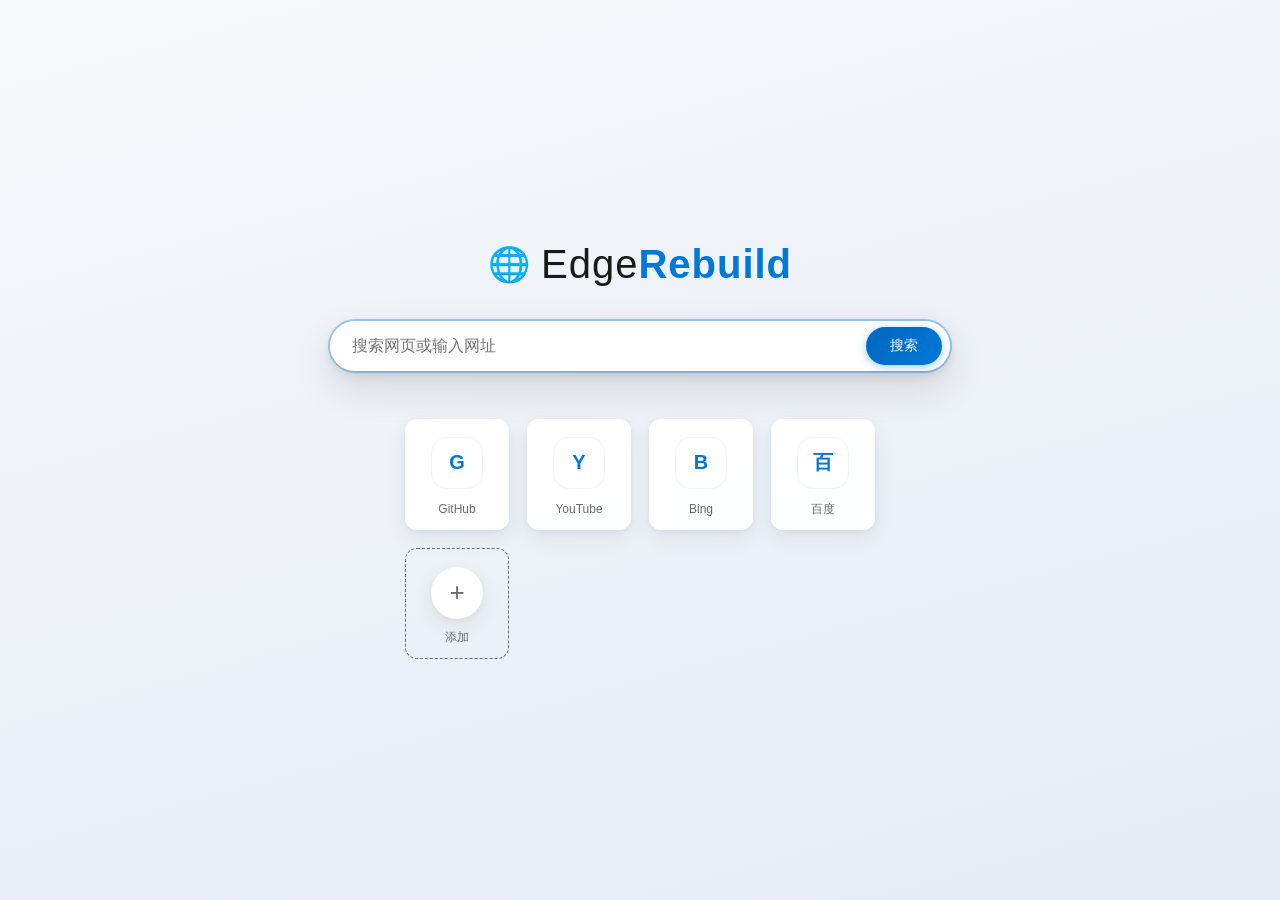
==== Assets/Ntp/index.html @ 129faa81 "Milestone 0.484_Mirror3_NewTab" ====
<!DOCTYPE html>
<html lang="zh-CN">
<head>
<meta charset="utf-8">
<meta name="viewport" content="width=device-width, initial-scale=1">
<title>新标签页</title>
<style>
  /* Fluent Design 1（Win10）风格：渐变背景 + 毛玻璃感搜索框 + 悬浮卡片磁贴 */
  :root {
    --bg1: #f7f9fc; --bg2: #eef2f8; --bg3: #e6ecf6;
    --card: rgba(255, 255, 255, 0.92); --card-solid: #ffffff;
    --text: #1a1a1a; --sub: #6b6b6b;
    --accent: #0067c0; --accent2: #0078d7;
    --hover: rgba(0, 0, 0, 0.04);
    --shadow: 0 2px 6px rgba(0, 0, 0, 0.05), 0 8px 24px rgba(0, 0, 0, 0.06);
    --shadow-hover: 0 4px 12px rgba(0, 0, 0, 0.10), 0 16px 40px rgba(0, 0, 0, 0.12);
    --focus-ring: rgba(0, 120, 215, 0.35);
  }
  @media (prefers-color-scheme: dark) {
    :root {
      --bg1: #242733; --bg2: #1e2129; --bg3: #191c23;
      --card: rgba(43, 46, 56, 0.92); --card-solid: #2b2e38;
      --text: #e8e8e8; --sub: #9a9a9a;
      --accent: #4cc2ff; --accent2: #4cc2ff;
      --hover: rgba(255, 255, 255, 0.06);
      --shadow: 0 2px 6px rgba(0, 0, 0, 0.35), 0 8px 24px rgba(0, 0, 0, 0.4);
      --shadow-hover: 0 4px 12px rgba(0, 0, 0, 0.5), 0 16px 40px rgba(0, 0, 0, 0.55);
      --focus-ring: rgba(76, 194, 255, 0.4);
    }
  }
  html.dark {
    --bg1: #242733; --bg2: #1e2129; --bg3: #191c23;
    --card: rgba(43, 46, 56, 0.92); --card-solid: #2b2e38;
    --text: #e8e8e8; --sub: #9a9a9a;
    --accent: #4cc2ff; --accent2: #4cc2ff;
    --hover: rgba(255, 255, 255, 0.06);
    --shadow: 0 2px 6px rgba(0, 0, 0, 0.35), 0 8px 24px rgba(0, 0, 0, 0.4);
    --shadow-hover: 0 4px 12px rgba(0, 0, 0, 0.5), 0 16px 40px rgba(0, 0, 0, 0.55);
    --focus-ring: rgba(76, 194, 255, 0.4);
  }
  html.light {
    --bg1: #f7f9fc; --bg2: #eef2f8; --bg3: #e6ecf6;
    --card: rgba(255, 255, 255, 0.92); --card-solid: #ffffff;
    --text: #1a1a1a; --sub: #6b6b6b;
    --accent: #0067c0; --accent2: #0078d7;
    --hover: rgba(0, 0, 0, 0.04);
    --shadow: 0 2px 6px rgba(0, 0, 0, 0.05), 0 8px 24px rgba(0, 0, 0, 0.06);
    --shadow-hover: 0 4px 12px rgba(0, 0, 0, 0.10), 0 16px 40px rgba(0, 0, 0, 0.12);
    --focus-ring: rgba(0, 120, 215, 0.35);
  }
  * { margin: 0; padding: 0; box-sizing: border-box; }
  html, body { height: 100%; }
  body {
    font-family: "Segoe UI", "Microsoft YaHei", sans-serif;
    color: var(--text);
    background: linear-gradient(165deg, var(--bg1) 0%, var(--bg2) 45%, var(--bg3) 100%);
    display: flex; flex-direction: column; align-items: center; justify-content: center;
    min-height: 100%;
  }
  .logo {
    font-size: 40px; font-weight: 200; letter-spacing: 1px; margin-bottom: 34px;
    user-select: none; display: flex; align-items: center;
    animation: fadeUp .45s ease both;
  }
  .logo b { font-weight: 600; color: var(--accent2); }
  .logo .globe { font-size: 34px; margin-right: 10px; }

  #searchBox {
    width: 620px; width: min(620px, 88vw); display: flex; align-items: center;
    background: var(--card); border-radius: 26px; box-shadow: var(--shadow);
    padding: 6px 8px 6px 22px;
    transition: box-shadow .2s ease;
    animation: fadeUp .45s ease .06s both;
  }
  #searchBox:focus-within {
    box-shadow: 0 0 0 2px var(--focus-ring), var(--shadow-hover);
  }
  #searchBox input {
    flex: 1; border: none; outline: none; background: transparent; color: var(--text);
    font-size: 16px; padding: 10px 14px 10px 0; min-width: 0;
  }
  #searchBox button {
    border: none; background: linear-gradient(135deg, var(--accent), var(--accent2));
    color: #fff; border-radius: 19px; padding: 0 24px; height: 38px;
    font-size: 14px; cursor: pointer; flex-shrink: 0;
    box-shadow: 0 2px 8px var(--focus-ring);
    transition: filter .15s ease;
  }
  #searchBox button:hover { filter: brightness(1.08); }

  #grid {
    margin-top: 48px; display: grid; grid-template-columns: repeat(4, 104px); grid-gap: 18px;
    animation: fadeUp .45s ease .12s both;
  }
  .tile {
    text-align: center; cursor: pointer; border-radius: 12px; padding: 18px 6px 12px;
    text-decoration: none; color: var(--text); position: relative; display: block;
    background: var(--card); box-shadow: var(--shadow);
    transition: transform .15s ease, box-shadow .15s ease, background .15s ease;
  }
  .tile:hover {
    transform: translateY(-3px);
    box-shadow: var(--shadow-hover);
    background: var(--card-solid);
  }
  .tile .fav {
    width: 52px; height: 52px; border-radius: 16px; background: var(--card-solid);
    box-shadow: inset 0 0 0 1px var(--hover);
    display: flex; align-items: center; justify-content: center; margin: 0 auto 10px;
    font-size: 20px; color: var(--accent2); overflow: hidden; font-weight: 600;
  }
  .tile .fav img { width: 100%; height: 100%; object-fit: cover; }
  .tile .name {
    font-size: 12px; color: var(--sub); white-space: nowrap; overflow: hidden; text-overflow: ellipsis;
  }
  .tile .del {
    position: absolute; top: 6px; right: 10px; display: none; color: var(--sub);
    font-size: 14px; line-height: 1; z-index: 2; background: var(--card-solid);
    border-radius: 50%; width: 18px; height: 18px; text-align: center;
  }
  .tile:hover .del { display: block; }
  .tile.add {
    display: flex; flex-direction: column; align-items: center; justify-content: center;
    border: 1px dashed var(--sub); background: transparent; box-shadow: none;
  }
  .tile.add:hover { background: var(--hover); transform: none; box-shadow: none; }
  .tile.add .plus {
    width: 52px; height: 52px; border-radius: 50%; background: var(--card-solid);
    display: flex; align-items: center; justify-content: center; margin: 0 auto 10px;
    font-size: 26px; color: var(--sub); box-shadow: var(--shadow);
  }

  #addForm {
    position: fixed; top: 0; left: 0; right: 0; bottom: 0; display: none;
    align-items: center; justify-content: center; background: rgba(0, 0, 0, 0.25); z-index: 10;
  }
  #addForm .box {
    background: var(--card-solid); border-radius: 12px; box-shadow: var(--shadow-hover);
    padding: 20px; width: 380px; width: min(380px, 90vw); display: flex; flex-direction: column;
  }
  #addForm input {
    border: 1px solid var(--hover); border-radius: 8px; padding: 9px 12px;
    background: var(--bg2); color: var(--text); font-size: 14px; outline: none;
    margin-bottom: 10px;
  }
  #addForm .row { display: flex; justify-content: flex-end; }
  #addForm .row .ok { margin-left: 8px; }
  #addForm button {
    border: none; border-radius: 8px; padding: 8px 18px; font-size: 13px; cursor: pointer;
  }
  #addForm .ok { background: var(--accent2); color: #fff; }
  #addForm .cancel { background: var(--hover); color: var(--text); }

  @keyframes fadeUp {
    from { opacity: 0; transform: translateY(14px); }
    to { opacity: 1; transform: none; }
  }
</style>
</head>
<body>
  <div class="logo"><span class="globe">&#x1F310;</span> Edge <b>Rebuild</b></div>

  <div id="searchBox">
    <input id="q" placeholder="搜索网页或输入网址" autofocus spellcheck="false">
    <button id="go">搜索</button>
  </div>

  <div id="grid"></div>

  <div id="addForm">
    <div class="box">
      <input id="addUrl" placeholder="网址（如 https://example.com）" spellcheck="false">
      <input id="addName" placeholder="名称（留空自动取域名）" spellcheck="false">
      <div class="row">
        <button class="cancel" id="addCancel">取消</button>
        <button class="ok" id="addOk">添加</button>
      </div>
    </div>
  </div>

<script>
(function () {
  "use strict";
  // 主题：宿主经查询参数显式传入（EdgeHTML 无 prefers-color-scheme），
  // 无参数时回退媒体查询
  try {
    var theme = new URLSearchParams(location.search).get("theme");
    if (theme === "dark") document.documentElement.classList.add("dark");
    else if (theme === "light") document.documentElement.classList.add("light");
  } catch (e) { }
  var TILE_KEY = "ntp_tiles_v1";
  var DEFAULT_TILES = [
    { name: "GitHub", url: "https://github.com" },
    { name: "YouTube", url: "https://www.youtube.com" },
    { name: "Bing", url: "https://www.bing.com" },
    { name: "百度", url: "https://www.baidu.com" }
  ];

  function loadTiles() {
    try {
      var raw = localStorage.getItem(TILE_KEY);
      if (raw) { var arr = JSON.parse(raw); if (Array.isArray(arr)) return arr; }
    } catch (e) { }
    return DEFAULT_TILES.slice();
  }

  function saveTiles(tiles) {
    try { localStorage.setItem(TILE_KEY, JSON.stringify(tiles)); } catch (e) { }
  }

  function hostOf(url) {
    try { return new URL(url).hostname; } catch (e) { return url; }
  }

  function renderGrid() {
    var grid = document.getElementById("grid");
    grid.innerHTML = "";
    var tiles = loadTiles();
    tiles.forEach(function (t, i) {
      var a = document.createElement("a");
      a.className = "tile";
      a.href = t.url;
      var icon = document.createElement("span");
      icon.className = "fav";
      var img = document.createElement("img");
      img.src = "https://www.google.com/s2/favicons?domain=" + encodeURIComponent(hostOf(t.url)) + "&sz=48";
      img.loading = "lazy";
      img.decoding = "async";
      img.referrerPolicy = "no-referrer";
      img.onerror = function () { icon.textContent = (t.name || "?").charAt(0).toUpperCase(); };
      icon.appendChild(img);
      var name = document.createElement("span");
      name.className = "name";
      name.textContent = t.name || hostOf(t.url);
      name.title = t.url;
      var del = document.createElement("span");
      del.className = "del";
      del.textContent = "\u00D7";
      del.addEventListener("click", function (e) {
        e.preventDefault(); e.stopPropagation();
        tiles.splice(i, 1);
        saveTiles(tiles);
        renderGrid();
      });
      a.appendChild(del);
      a.appendChild(icon);
      a.appendChild(name);
      grid.appendChild(a);
    });

    var addTile = document.createElement("div");
    addTile.className = "tile add";
    var plus = document.createElement("span");
    plus.className = "plus";
    plus.textContent = "+";
    var addName = document.createElement("span");
    addName.className = "name";
    addName.textContent = "添加";
    addTile.appendChild(plus);
    addTile.appendChild(addName);
    addTile.addEventListener("click", function () {
      document.getElementById("addUrl").value = "";
      document.getElementById("addName").value = "";
      document.getElementById("addForm").style.display = "flex";
      document.getElementById("addUrl").focus();
    });
    grid.appendChild(addTile);
  }

  function submitSearch() {
    var q = document.getElementById("q").value.trim();
    if (!q) return;
    if (/^(https?:\/\/|about:|edge:|ms-appx)/i.test(q)) { location.href = q; return; }
    if (window.chrome && window.chrome.webview && window.chrome.webview.postMessage) {
      window.chrome.webview.postMessage("ntp:search:" + q);
    } else {
      // EdgeHTML 无 postMessage：写 marker 由宿主轮询转发（与 WebView2 同走设置里的搜索引擎）
      window.__edgNtpSearch = q;
      setTimeout(function () {
        if (window.__edgNtpSearch === q) location.href = "https://www.bing.com/search?q=" + encodeURIComponent(q);
      }, 3000);
    }
  }

  document.getElementById("go").addEventListener("click", submitSearch);
  document.getElementById("q").addEventListener("keydown", function (e) {
    if (e.key === "Enter") submitSearch();
  });

  document.getElementById("addOk").addEventListener("click", function () {
    var url = document.getElementById("addUrl").value.trim();
    if (!url) return;
    if (!/^https?:\/\//i.test(url)) url = "https://" + url;
    var name = document.getElementById("addName").value.trim() || hostOf(url);
    var tiles = loadTiles();
    if (!tiles.some(function (t) { return t.url === url; })) {
      tiles.push({ name: name, url: url });
      saveTiles(tiles);
    }
    document.getElementById("addForm").style.display = "none";
    renderGrid();
  });
  document.getElementById("addCancel").addEventListener("click", function () {
    document.getElementById("addForm").style.display = "none";
  });
  document.getElementById("addForm").addEventListener("click", function (e) {
    if (e.target === this) this.style.display = "none";
  });

  renderGrid();
  var q = document.getElementById("q");
  if (document.hasFocus()) q.focus();
})();
</script>
</body>
</html>
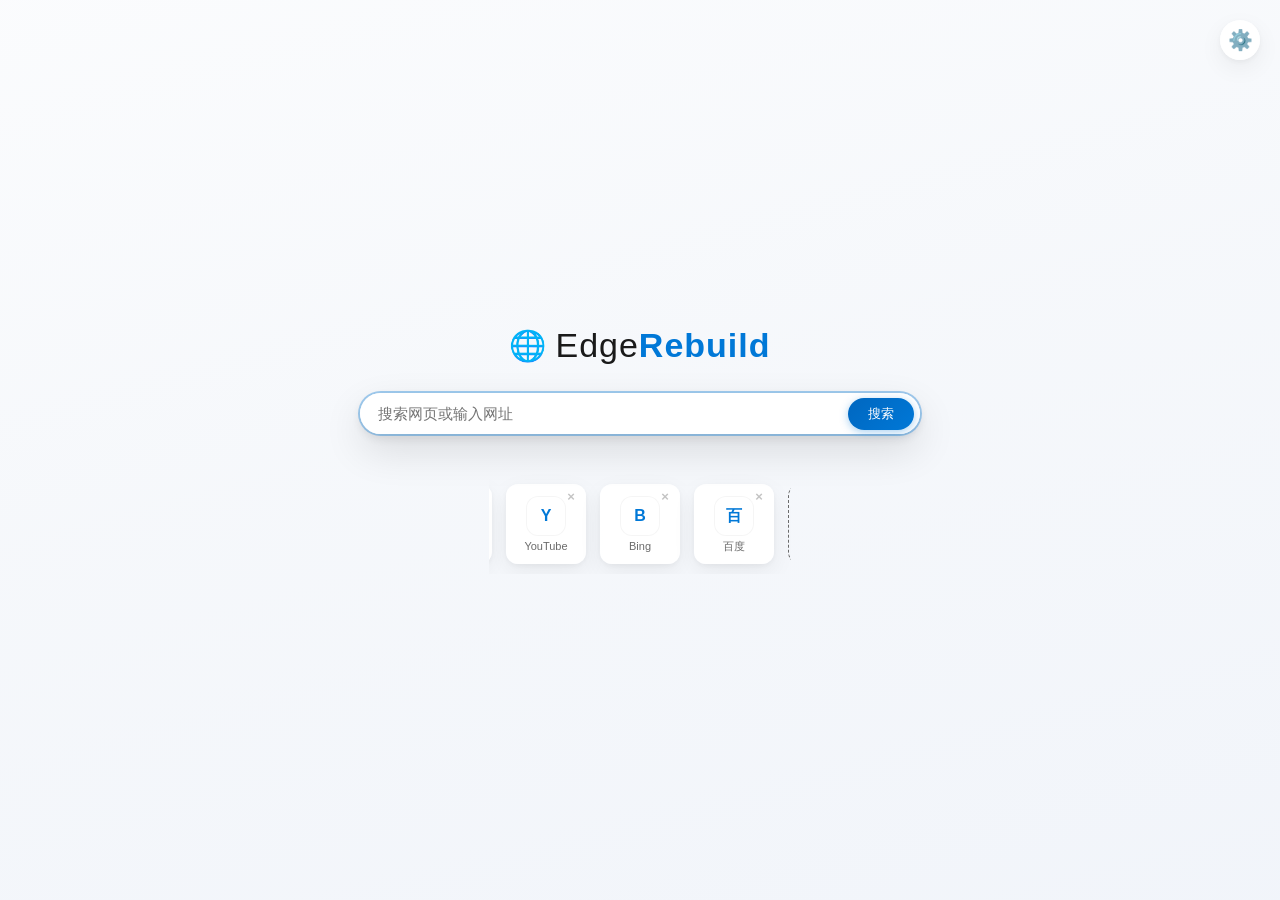
==== commit 49703de2: "Milestone 0.491_Mirror4_Index" ====
--- a/Assets/Ntp/index.html
+++ b/Assets/Ntp/index.html
@@ -1,176 +1,526 @@
 <!DOCTYPE html>
 <html lang="zh-CN">
 <head>
-<meta charset="utf-8">
-<meta name="viewport" content="width=device-width, initial-scale=1">
-<title>新标签页</title>
-<style>
-  /* Fluent Design 1（Win10）风格：渐变背景 + 毛玻璃感搜索框 + 悬浮卡片磁贴 */
-  :root {
-    --bg1: #f7f9fc; --bg2: #eef2f8; --bg3: #e6ecf6;
-    --card: rgba(255, 255, 255, 0.92); --card-solid: #ffffff;
-    --text: #1a1a1a; --sub: #6b6b6b;
-    --accent: #0067c0; --accent2: #0078d7;
-    --hover: rgba(0, 0, 0, 0.04);
-    --shadow: 0 2px 6px rgba(0, 0, 0, 0.05), 0 8px 24px rgba(0, 0, 0, 0.06);
-    --shadow-hover: 0 4px 12px rgba(0, 0, 0, 0.10), 0 16px 40px rgba(0, 0, 0, 0.12);
-    --focus-ring: rgba(0, 120, 215, 0.35);
-  }
-  @media (prefers-color-scheme: dark) {
+  <meta charset="utf-8">
+  <meta name="viewport" content="width=device-width, initial-scale=1">
+  <title>新标签页</title>
+  <style>
+    /* ===== CSS Variables (与之前一致) ===== */
     :root {
-      --bg1: #242733; --bg2: #1e2129; --bg3: #191c23;
-      --card: rgba(43, 46, 56, 0.92); --card-solid: #2b2e38;
-      --text: #e8e8e8; --sub: #9a9a9a;
-      --accent: #4cc2ff; --accent2: #4cc2ff;
-      --hover: rgba(255, 255, 255, 0.06);
-      --shadow: 0 2px 6px rgba(0, 0, 0, 0.35), 0 8px 24px rgba(0, 0, 0, 0.4);
-      --shadow-hover: 0 4px 12px rgba(0, 0, 0, 0.5), 0 16px 40px rgba(0, 0, 0, 0.55);
-      --focus-ring: rgba(76, 194, 255, 0.4);
-    }
-  }
-  html.dark {
-    --bg1: #242733; --bg2: #1e2129; --bg3: #191c23;
-    --card: rgba(43, 46, 56, 0.92); --card-solid: #2b2e38;
-    --text: #e8e8e8; --sub: #9a9a9a;
-    --accent: #4cc2ff; --accent2: #4cc2ff;
-    --hover: rgba(255, 255, 255, 0.06);
-    --shadow: 0 2px 6px rgba(0, 0, 0, 0.35), 0 8px 24px rgba(0, 0, 0, 0.4);
-    --shadow-hover: 0 4px 12px rgba(0, 0, 0, 0.5), 0 16px 40px rgba(0, 0, 0, 0.55);
-    --focus-ring: rgba(76, 194, 255, 0.4);
-  }
-  html.light {
-    --bg1: #f7f9fc; --bg2: #eef2f8; --bg3: #e6ecf6;
-    --card: rgba(255, 255, 255, 0.92); --card-solid: #ffffff;
-    --text: #1a1a1a; --sub: #6b6b6b;
-    --accent: #0067c0; --accent2: #0078d7;
-    --hover: rgba(0, 0, 0, 0.04);
-    --shadow: 0 2px 6px rgba(0, 0, 0, 0.05), 0 8px 24px rgba(0, 0, 0, 0.06);
-    --shadow-hover: 0 4px 12px rgba(0, 0, 0, 0.10), 0 16px 40px rgba(0, 0, 0, 0.12);
-    --focus-ring: rgba(0, 120, 215, 0.35);
-  }
-  * { margin: 0; padding: 0; box-sizing: border-box; }
-  html, body { height: 100%; }
-  body {
-    font-family: "Segoe UI", "Microsoft YaHei", sans-serif;
-    color: var(--text);
-    background: linear-gradient(165deg, var(--bg1) 0%, var(--bg2) 45%, var(--bg3) 100%);
-    display: flex; flex-direction: column; align-items: center; justify-content: center;
-    min-height: 100%;
-  }
-  .logo {
-    font-size: 40px; font-weight: 200; letter-spacing: 1px; margin-bottom: 34px;
-    user-select: none; display: flex; align-items: center;
-    animation: fadeUp .45s ease both;
-  }
-  .logo b { font-weight: 600; color: var(--accent2); }
-  .logo .globe { font-size: 34px; margin-right: 10px; }
-
-  #searchBox {
-    width: 620px; width: min(620px, 88vw); display: flex; align-items: center;
-    background: var(--card); border-radius: 26px; box-shadow: var(--shadow);
-    padding: 6px 8px 6px 22px;
-    transition: box-shadow .2s ease;
-    animation: fadeUp .45s ease .06s both;
-  }
-  #searchBox:focus-within {
-    box-shadow: 0 0 0 2px var(--focus-ring), var(--shadow-hover);
-  }
-  #searchBox input {
-    flex: 1; border: none; outline: none; background: transparent; color: var(--text);
-    font-size: 16px; padding: 10px 14px 10px 0; min-width: 0;
-  }
-  #searchBox button {
-    border: none; background: linear-gradient(135deg, var(--accent), var(--accent2));
-    color: #fff; border-radius: 19px; padding: 0 24px; height: 38px;
-    font-size: 14px; cursor: pointer; flex-shrink: 0;
-    box-shadow: 0 2px 8px var(--focus-ring);
-    transition: filter .15s ease;
-  }
-  #searchBox button:hover { filter: brightness(1.08); }
-
-  #grid {
-    margin-top: 48px; display: grid; grid-template-columns: repeat(4, 104px); grid-gap: 18px;
-    animation: fadeUp .45s ease .12s both;
-  }
-  .tile {
-    text-align: center; cursor: pointer; border-radius: 12px; padding: 18px 6px 12px;
-    text-decoration: none; color: var(--text); position: relative; display: block;
-    background: var(--card); box-shadow: var(--shadow);
-    transition: transform .15s ease, box-shadow .15s ease, background .15s ease;
-  }
-  .tile:hover {
-    transform: translateY(-3px);
-    box-shadow: var(--shadow-hover);
-    background: var(--card-solid);
-  }
-  .tile .fav {
-    width: 52px; height: 52px; border-radius: 16px; background: var(--card-solid);
-    box-shadow: inset 0 0 0 1px var(--hover);
-    display: flex; align-items: center; justify-content: center; margin: 0 auto 10px;
-    font-size: 20px; color: var(--accent2); overflow: hidden; font-weight: 600;
-  }
-  .tile .fav img { width: 100%; height: 100%; object-fit: cover; }
-  .tile .name {
-    font-size: 12px; color: var(--sub); white-space: nowrap; overflow: hidden; text-overflow: ellipsis;
-  }
-  .tile .del {
-    position: absolute; top: 6px; right: 10px; display: none; color: var(--sub);
-    font-size: 14px; line-height: 1; z-index: 2; background: var(--card-solid);
-    border-radius: 50%; width: 18px; height: 18px; text-align: center;
-  }
-  .tile:hover .del { display: block; }
-  .tile.add {
-    display: flex; flex-direction: column; align-items: center; justify-content: center;
-    border: 1px dashed var(--sub); background: transparent; box-shadow: none;
-  }
-  .tile.add:hover { background: var(--hover); transform: none; box-shadow: none; }
-  .tile.add .plus {
-    width: 52px; height: 52px; border-radius: 50%; background: var(--card-solid);
-    display: flex; align-items: center; justify-content: center; margin: 0 auto 10px;
-    font-size: 26px; color: var(--sub); box-shadow: var(--shadow);
-  }
-
-  #addForm {
-    position: fixed; top: 0; left: 0; right: 0; bottom: 0; display: none;
-    align-items: center; justify-content: center; background: rgba(0, 0, 0, 0.25); z-index: 10;
-  }
-  #addForm .box {
-    background: var(--card-solid); border-radius: 12px; box-shadow: var(--shadow-hover);
-    padding: 20px; width: 380px; width: min(380px, 90vw); display: flex; flex-direction: column;
-  }
-  #addForm input {
-    border: 1px solid var(--hover); border-radius: 8px; padding: 9px 12px;
-    background: var(--bg2); color: var(--text); font-size: 14px; outline: none;
-    margin-bottom: 10px;
-  }
-  #addForm .row { display: flex; justify-content: flex-end; }
-  #addForm .row .ok { margin-left: 8px; }
-  #addForm button {
-    border: none; border-radius: 8px; padding: 8px 18px; font-size: 13px; cursor: pointer;
-  }
-  #addForm .ok { background: var(--accent2); color: #fff; }
-  #addForm .cancel { background: var(--hover); color: var(--text); }
-
-  @keyframes fadeUp {
-    from { opacity: 0; transform: translateY(14px); }
-    to { opacity: 1; transform: none; }
-  }
-</style>
+      --bg1: #f7f9fc;
+      --bg2: #eef2f8;
+      --bg3: #e6ecf6;
+      --card: rgba(255,255,255,0.92);
+      --card-solid: #ffffff;
+      --text: #1a1a1a;
+      --sub: #6b6b6b;
+      --accent: #0067c0;
+      --accent2: #0078d7;
+      --hover: rgba(0,0,0,0.04);
+      --shadow: 0 2px 6px rgba(0,0,0,0.05), 0 8px 24px rgba(0,0,0,0.06);
+      --shadow-hover: 0 4px 12px rgba(0,0,0,0.10), 0 16px 40px rgba(0,0,0,0.12);
+      --focus-ring: rgba(0,120,215,0.35);
+    }
+    @media (prefers-color-scheme: dark) {
+      :root {
+        --bg1: #242733;
+        --bg2: #1e2129;
+        --bg3: #191c23;
+        --card: rgba(43,46,56,0.92);
+        --card-solid: #2b2e38;
+        --text: #e8e8e8;
+        --sub: #9a9a9a;
+        --accent: #4cc2ff;
+        --accent2: #4cc2ff;
+        --hover: rgba(255,255,255,0.06);
+        --shadow: 0 2px 6px rgba(0,0,0,0.35), 0 8px 24px rgba(0,0,0,0.4);
+        --shadow-hover: 0 4px 12px rgba(0,0,0,0.5), 0 16px 40px rgba(0,0,0,0.55);
+        --focus-ring: rgba(76,194,255,0.4);
+      }
+    }
+    html.dark {
+      --bg1: #242733;
+      --bg2: #1e2129;
+      --bg3: #191c23;
+      --card: rgba(43,46,56,0.92);
+      --card-solid: #2b2e38;
+      --text: #e8e8e8;
+      --sub: #9a9a9a;
+      --accent: #4cc2ff;
+      --accent2: #4cc2ff;
+      --hover: rgba(255,255,255,0.06);
+      --shadow: 0 2px 6px rgba(0,0,0,0.35), 0 8px 24px rgba(0,0,0,0.4);
+      --shadow-hover: 0 4px 12px rgba(0,0,0,0.5), 0 16px 40px rgba(0,0,0,0.55);
+      --focus-ring: rgba(76,194,255,0.4);
+    }
+    html.light {
+      --bg1: #f7f9fc;
+      --bg2: #eef2f8;
+      --bg3: #e6ecf6;
+      --card: rgba(255,255,255,0.92);
+      --card-solid: #ffffff;
+      --text: #1a1a1a;
+      --sub: #6b6b6b;
+      --accent: #0067c0;
+      --accent2: #0078d7;
+      --hover: rgba(0,0,0,0.04);
+      --shadow: 0 2px 6px rgba(0,0,0,0.05), 0 8px 24px rgba(0,0,0,0.06);
+      --shadow-hover: 0 4px 12px rgba(0,0,0,0.10), 0 16px 40px rgba(0,0,0,0.12);
+      --focus-ring: rgba(0,120,215,0.35);
+    }
+    * { margin:0; padding:0; box-sizing:border-box; }
+    html, body { height:100%; }
+    body {
+      font-family: "Segoe UI", "Microsoft YaHei", sans-serif;
+      color: var(--text);
+      display: flex;
+      flex-direction: column;
+      align-items: center;
+      justify-content: center;
+      min-height: 100%;
+      position: relative;
+      transition: background 0.35s ease;
+    }
+
+    /* ===== 搜索遮罩 ===== */
+    #searchOverlay {
+      position: fixed;
+      top: 0;
+      left: 0;
+      right: 0;
+      bottom: 0;
+      background: rgba(0, 0, 0, 0.55);
+      z-index: 5;
+      pointer-events: none;
+      opacity: 0;
+      transition: opacity 0.25s ease;
+      will-change: opacity;
+    }
+    #searchOverlay.active { opacity: 1; }
+
+    .logo {
+      font-size: 34px;
+      font-weight: 200;
+      letter-spacing: 1px;
+      margin-bottom: 28px;
+      user-select: none;
+      display: flex;
+      align-items: center;
+      animation: fadeUp .45s ease both;
+      position: relative;
+      z-index: 6;
+    }
+    .logo b { font-weight: 600; color: var(--accent2); }
+    .logo .globe { font-size: 30px; margin-right: 8px; }
+
+    #settingsBtn {
+      position: fixed;
+      top: 20px;
+      right: 20px;
+      width: 40px;
+      height: 40px;
+      border-radius: 50%;
+      background: var(--card);
+      box-shadow: var(--shadow);
+      display: flex;
+      align-items: center;
+      justify-content: center;
+      cursor: pointer;
+      z-index: 20;
+      transition: background 0.15s, transform 0.15s, box-shadow 0.15s;
+      font-size: 20px;
+      line-height: 1;
+      user-select: none;
+      border: none;
+      color: var(--text);
+    }
+    #settingsBtn:hover,
+    #settingsBtn:focus-visible {
+      background: var(--card-solid);
+      transform: scale(1.05);
+      box-shadow: var(--shadow-hover);
+      outline: 2px solid var(--focus-ring);
+      outline-offset: 2px;
+    }
+
+    #settingsPanel {
+      position: fixed;
+      top: 70px;
+      right: 20px;
+      background: var(--card-solid);
+      border-radius: 12px;
+      box-shadow: var(--shadow-hover);
+      padding: 10px 0;
+      min-width: 200px;
+      z-index: 21;
+      visibility: hidden;
+      opacity: 0;
+      transform: scale(0.94) translateY(-8px);
+      transform-origin: top right;
+      transition: opacity 0.18s ease, transform 0.18s ease, visibility 0s 0.18s;
+      display: block;
+      pointer-events: none;
+    }
+    #settingsPanel.open {
+      visibility: visible;
+      opacity: 1;
+      transform: scale(1) translateY(0);
+      transition: opacity 0.18s ease, transform 0.18s ease, visibility 0s 0s;
+      pointer-events: auto;
+    }
+    #settingsPanel .option {
+      padding: 10px 16px;
+      cursor: pointer;
+      display: flex;
+      align-items: center;
+      gap: 10px;
+      color: var(--text);
+      font-size: 14px;
+      transition: background 0.12s;
+    }
+    #settingsPanel .option:hover { background: var(--hover); }
+    #settingsPanel .option .indicator {
+      width: 16px;
+      height: 16px;
+      border-radius: 50%;
+      border: 2px solid var(--sub);
+      flex-shrink: 0;
+      transition: background 0.15s, border-color 0.15s;
+    }
+    #settingsPanel .option.active .indicator {
+      border-color: var(--accent2);
+      background: var(--accent2);
+      box-shadow: inset 0 0 0 2px var(--card-solid);
+    }
+
+    #searchBox {
+      width: 560px;
+      width: min(560px, 88vw);
+      display: flex;
+      align-items: center;
+      background: var(--card);
+      border-radius: 22px;
+      box-shadow: var(--shadow);
+      padding: 4px 6px 4px 18px;
+      transition: box-shadow .2s ease;
+      animation: fadeUp .45s ease .06s both;
+      position: relative;
+      z-index: 10;
+    }
+    #searchBox:focus-within {
+      box-shadow: 0 0 0 2px var(--focus-ring), var(--shadow-hover);
+    }
+    #searchBox input {
+      flex: 1;
+      border: none;
+      outline: none;
+      background: transparent;
+      color: var(--text);
+      font-size: 15px;
+      padding: 8px 12px 8px 0;
+      min-width: 0;
+    }
+    #searchBox button {
+      border: none;
+      background: linear-gradient(135deg, var(--accent), var(--accent2));
+      color: #fff;
+      border-radius: 16px;
+      padding: 0 20px;
+      height: 32px;
+      font-size: 13px;
+      cursor: pointer;
+      flex-shrink: 0;
+      box-shadow: 0 2px 8px var(--focus-ring);
+      transition: filter .15s ease;
+    }
+    #searchBox button:hover { filter: brightness(1.08); }
+
+    /* ===== 单行 Flex 容器，居中，可水平滚动 ===== */
+    #grid {
+      margin-top: 40px;
+      display: flex;
+      flex-wrap: nowrap;
+      overflow-x: auto;
+      gap: 14px;
+      justify-content: center;
+      padding: 10px 0;
+      max-width: 90vw;
+      animation: fadeUp .45s ease .12s both;
+      position: relative;
+      z-index: 6;
+      /* 隐藏滚动条（可选） */
+      scrollbar-width: thin;
+      -webkit-overflow-scrolling: touch;
+    }
+    #grid::-webkit-scrollbar {
+      height: 4px;
+    }
+    #grid::-webkit-scrollbar-thumb {
+      background: var(--sub);
+      border-radius: 4px;
+    }
+
+    .tile {
+      flex: 0 0 80px;           /* 固定宽度 80px，不伸缩 */
+      height: 80px;             /* 正方形 */
+      text-align: center;
+      cursor: pointer;
+      border-radius: 12px;
+      padding: 10px 4px 8px;
+      text-decoration: none;
+      color: var(--text);
+      position: relative;
+      display: flex;
+      flex-direction: column;
+      align-items: center;
+      justify-content: center;
+      background: var(--card);
+      box-shadow: var(--shadow);
+      transition: transform .15s ease, box-shadow .15s ease, background .15s ease;
+      cursor: grab;
+      user-select: none;
+    }
+    .tile:active {
+      cursor: grabbing;
+    }
+    .tile.dragging {
+      opacity: 0.4;
+      transform: scale(0.95);
+    }
+    .tile.drag-over {
+      transform: scale(1.02);
+      box-shadow: var(--shadow-hover);
+      border: 2px solid var(--accent2);
+    }
+
+    .tile:hover,
+    .tile:focus-visible {
+      transform: translateY(-2px);
+      box-shadow: var(--shadow-hover);
+      background: var(--card-solid);
+      outline: none;
+    }
+    .tile .fav {
+      width: 40px;
+      height: 40px;
+      border-radius: 12px;
+      background: var(--card-solid);
+      box-shadow: inset 0 0 0 1px var(--hover);
+      display: flex;
+      align-items: center;
+      justify-content: center;
+      margin: 0 auto 4px;
+      font-size: 16px;
+      color: var(--accent2);
+      overflow: hidden;
+      font-weight: 600;
+      flex-shrink: 0;
+    }
+    .tile .fav img { width:100%; height:100%; object-fit:cover; }
+    .tile .name {
+      font-size: 11px;
+      color: var(--sub);
+      white-space: nowrap;
+      overflow: hidden;
+      text-overflow: ellipsis;
+      max-width: 100%;
+      line-height: 1.2;
+      width: 100%;
+    }
+    .tile .del {
+      position: absolute;
+      top: 4px;
+      right: 6px;
+      color: var(--sub);
+      font-size: 13px;
+      line-height: 1;
+      z-index: 2;
+      background: var(--card-solid);
+      border-radius: 50%;
+      width: 18px;
+      height: 18px;
+      text-align: center;
+      line-height: 18px;
+      opacity: 0.4;
+      transition: opacity 0.15s, background 0.15s, transform 0.15s;
+      cursor: pointer;
+      border: none;
+      padding: 0;
+      font-weight: 600;
+    }
+    .tile .del:hover,
+    .tile .del:focus-visible {
+      opacity: 1;
+      background: var(--card-solid);
+      transform: scale(1.15);
+      outline: 1px solid var(--focus-ring);
+    }
+
+    /* ===== 添加磁贴（特殊样式） ===== */
+    .tile.add {
+      background: transparent;
+      box-shadow: none;
+      border: 1px dashed var(--sub);
+      cursor: pointer;
+      flex: 0 0 80px;
+      height: 80px;
+    }
+    .tile.add:hover,
+    .tile.add:focus-visible {
+      background: var(--hover);
+      transform: none;
+      box-shadow: none;
+      outline: 2px solid var(--focus-ring);
+      outline-offset: 2px;
+    }
+    .tile.add .plus {
+      width: 40px;
+      height: 40px;
+      border-radius: 50%;
+      background: var(--card-solid);
+      display: flex;
+      align-items: center;
+      justify-content: center;
+      margin: 0 auto 4px;
+      font-size: 22px;
+      color: var(--sub);
+      box-shadow: var(--shadow);
+    }
+    .tile.add {
+      cursor: pointer;
+      user-select: none;
+    }
+    .tile.add:active { cursor: pointer; }
+
+    /* ===== 表单 Modal ===== */
+    #addForm, #editForm {
+      position: fixed;
+      top: 0;
+      left: 0;
+      right: 0;
+      bottom: 0;
+      display: none;
+      align-items: center;
+      justify-content: center;
+      background: rgba(0,0,0,0.25);
+      backdrop-filter: blur(4px);
+      z-index: 10;
+      animation: fadeIn .2s ease;
+    }
+    #addForm .box, #editForm .box {
+      background: var(--card-solid);
+      border-radius: 12px;
+      box-shadow: var(--shadow-hover);
+      padding: 20px;
+      width: 380px;
+      width: min(380px, 90vw);
+      display: flex;
+      flex-direction: column;
+    }
+    #addForm input, #editForm input {
+      border: 1px solid var(--hover);
+      border-radius: 8px;
+      padding: 9px 12px;
+      background: var(--bg2);
+      color: var(--text);
+      font-size: 14px;
+      outline: none;
+      margin-bottom: 10px;
+      transition: border-color 0.15s;
+    }
+    #addForm input:focus, #editForm input:focus {
+      border-color: var(--accent2);
+      box-shadow: 0 0 0 2px var(--focus-ring);
+    }
+    #addForm .row, #editForm .row { display: flex; justify-content: flex-end; }
+    #addForm .row .ok, #editForm .row .ok { margin-left: 8px; }
+    #addForm button, #editForm button {
+      border: none;
+      border-radius: 8px;
+      padding: 8px 18px;
+      font-size: 13px;
+      cursor: pointer;
+      transition: filter 0.15s;
+    }
+    #addForm .ok, #editForm .ok { background: var(--accent2); color: #fff; }
+    #addForm .cancel, #editForm .cancel { background: var(--hover); color: var(--text); }
+    #addForm .ok:hover, #addForm .ok:focus-visible,
+    #editForm .ok:hover, #editForm .ok:focus-visible {
+      filter: brightness(1.08);
+      outline: 2px solid var(--focus-ring);
+      outline-offset: 2px;
+    }
+    #addForm .cancel:hover, #addForm .cancel:focus-visible,
+    #editForm .cancel:hover, #editForm .cancel:focus-visible {
+      filter: brightness(0.92);
+      outline: 2px solid var(--focus-ring);
+      outline-offset: 2px;
+    }
+
+    @keyframes fadeUp { from { opacity:0; transform:translateY(14px); } to { opacity:1; transform:none; } }
+    @keyframes fadeIn { from { opacity:0; } to { opacity:1; } }
+
+    #toast {
+      position: fixed;
+      bottom: 30px;
+      left: 50%;
+      transform: translateX(-50%) translateY(20px);
+      background: var(--card-solid);
+      color: var(--text);
+      padding: 10px 24px;
+      border-radius: 30px;
+      box-shadow: var(--shadow-hover);
+      font-size: 14px;
+      z-index: 30;
+      opacity: 0;
+      visibility: hidden;
+      transition: opacity 0.25s ease, transform 0.25s ease, visibility 0s 0.25s;
+      pointer-events: none;
+      border: 1px solid var(--hover);
+      max-width: 90vw;
+    }
+    #toast.show {
+      opacity: 1;
+      visibility: visible;
+      transform: translateX(-50%) translateY(0);
+      transition: opacity 0.25s ease, transform 0.25s ease, visibility 0s 0s;
+    }
+  </style>
 </head>
 <body>
-  <div class="logo"><span class="globe">&#x1F310;</span> Edge <b>Rebuild</b></div>
+
+  <!-- 搜索遮罩 -->
+  <div id="searchOverlay"></div>
+
+  <button id="settingsBtn" role="button" aria-label="背景设置" tabindex="0">⚙️</button>
+
+  <div id="settingsPanel" role="menu">
+    <div class="option active" data-type="solid" role="menuitemradio" aria-checked="true" tabindex="0">
+      <span class="indicator" aria-hidden="true"></span> 纯色渐变
+    </div>
+    <div class="option" data-type="bing" role="menuitemradio" aria-checked="false" tabindex="0">
+      <span class="indicator" aria-hidden="true"></span> Bing 每日壁纸
+    </div>
+    <div class="option" data-type="custom" role="menuitemradio" aria-checked="false" tabindex="0">
+      <span class="indicator" aria-hidden="true"></span> 自定义壁纸
+    </div>
+  </div>
+
+  <div class="logo"><span class="globe" aria-hidden="true">&#x1F310;</span> Edge <b>Rebuild</b></div>
 
   <div id="searchBox">
-    <input id="q" placeholder="搜索网页或输入网址" autofocus spellcheck="false">
+    <label for="q" style="position:absolute;width:1px;height:1px;overflow:hidden;">搜索</label>
+    <input id="q" placeholder="搜索网页或输入网址" autofocus spellcheck="false" aria-label="搜索框">
     <button id="go">搜索</button>
   </div>
 
   <div id="grid"></div>
 
-  <div id="addForm">
+  <!-- 添加表单 -->
+  <div id="addForm" role="dialog" aria-modal="true" aria-label="添加新磁贴">
     <div class="box">
-      <input id="addUrl" placeholder="网址（如 https://example.com）" spellcheck="false">
-      <input id="addName" placeholder="名称（留空自动取域名）" spellcheck="false">
+      <input id="addUrl" placeholder="网址（如 https://example.com）" spellcheck="false" aria-label="网址">
+      <input id="addName" placeholder="名称（留空自动取域名）" spellcheck="false" aria-label="名称">
       <div class="row">
         <button class="cancel" id="addCancel">取消</button>
         <button class="ok" id="addOk">添加</button>
@@ -178,139 +528,597 @@
     </div>
   </div>
 
-<script>
-(function () {
-  "use strict";
-  // 主题：宿主经查询参数显式传入（EdgeHTML 无 prefers-color-scheme），
-  // 无参数时回退媒体查询
-  try {
-    var theme = new URLSearchParams(location.search).get("theme");
-    if (theme === "dark") document.documentElement.classList.add("dark");
-    else if (theme === "light") document.documentElement.classList.add("light");
-  } catch (e) { }
-  var TILE_KEY = "ntp_tiles_v1";
-  var DEFAULT_TILES = [
-    { name: "GitHub", url: "https://github.com" },
-    { name: "YouTube", url: "https://www.youtube.com" },
-    { name: "Bing", url: "https://www.bing.com" },
-    { name: "百度", url: "https://www.baidu.com" }
-  ];
-
-  function loadTiles() {
-    try {
-      var raw = localStorage.getItem(TILE_KEY);
-      if (raw) { var arr = JSON.parse(raw); if (Array.isArray(arr)) return arr; }
-    } catch (e) { }
-    return DEFAULT_TILES.slice();
-  }
-
-  function saveTiles(tiles) {
-    try { localStorage.setItem(TILE_KEY, JSON.stringify(tiles)); } catch (e) { }
-  }
-
-  function hostOf(url) {
-    try { return new URL(url).hostname; } catch (e) { return url; }
-  }
-
-  function renderGrid() {
-    var grid = document.getElementById("grid");
-    grid.innerHTML = "";
-    var tiles = loadTiles();
-    tiles.forEach(function (t, i) {
-      var a = document.createElement("a");
-      a.className = "tile";
-      a.href = t.url;
-      var icon = document.createElement("span");
-      icon.className = "fav";
-      var img = document.createElement("img");
-      img.src = "https://www.google.com/s2/favicons?domain=" + encodeURIComponent(hostOf(t.url)) + "&sz=48";
-      img.loading = "lazy";
-      img.decoding = "async";
-      img.referrerPolicy = "no-referrer";
-      img.onerror = function () { icon.textContent = (t.name || "?").charAt(0).toUpperCase(); };
-      icon.appendChild(img);
-      var name = document.createElement("span");
-      name.className = "name";
-      name.textContent = t.name || hostOf(t.url);
-      name.title = t.url;
-      var del = document.createElement("span");
-      del.className = "del";
-      del.textContent = "\u00D7";
-      del.addEventListener("click", function (e) {
-        e.preventDefault(); e.stopPropagation();
-        tiles.splice(i, 1);
-        saveTiles(tiles);
+  <!-- 编辑表单 -->
+  <div id="editForm" role="dialog" aria-modal="true" aria-label="编辑磁贴">
+    <div class="box">
+      <input id="editUrl" placeholder="网址" spellcheck="false" aria-label="编辑网址">
+      <input id="editName" placeholder="名称" spellcheck="false" aria-label="编辑名称">
+      <div class="row">
+        <button class="cancel" id="editCancel">取消</button>
+        <button class="ok" id="editOk">保存</button>
+      </div>
+    </div>
+  </div>
+
+  <div id="toast"></div>
+
+  <script>
+    (function() {
+      "use strict";
+
+      // ============================================================
+      //  搜索栏聚焦变暗（首次聚焦不激活）
+      // ============================================================
+      var searchInput = document.getElementById('q');
+      var overlay = document.getElementById('searchOverlay');
+      var initialFocus = true;
+
+      function setOverlayActive(active) {
+        if (active) overlay.classList.add('active');
+        else overlay.classList.remove('active');
+      }
+
+      searchInput.addEventListener('focus', function() {
+        if (initialFocus) { initialFocus = false; return; }
+        setOverlayActive(true);
+      });
+      searchInput.addEventListener('blur', function() {
+        setOverlayActive(false);
+      });
+
+      // ============================================================
+      //  常量与工具
+      // ============================================================
+      var TILE_KEY = 'ntp_tiles_v1';
+      var BG_KEY = 'ntp_bg_type';
+      var CUSTOM_BG_KEY = 'ntp_custom_bg_url';
+
+      var DEFAULT_TILES = [
+        { name: 'GitHub', url: 'https://github.com' },
+        { name: 'YouTube', url: 'https://www.youtube.com' },
+        { name: 'Bing', url: 'https://www.bing.com' },
+        { name: '百度', url: 'https://www.baidu.com' }
+      ];
+
+      var toastEl = document.getElementById('toast');
+      var toastTimer = null;
+
+      function showToast(msg) {
+        if (toastTimer) clearTimeout(toastTimer);
+        toastEl.textContent = msg;
+        toastEl.classList.add('show');
+        toastTimer = setTimeout(function() {
+          toastEl.classList.remove('show');
+          toastTimer = null;
+        }, 3000);
+      }
+
+      function isDarkMode() {
+        return document.documentElement.classList.contains('dark') ||
+          (!document.documentElement.classList.contains('light') &&
+            window.matchMedia('(prefers-color-scheme: dark)').matches);
+      }
+
+      function getSolidBackground() {
+        return isDarkMode() ?
+          'linear-gradient(165deg, #242733 0%, #1e2129 45%, #191c23 100%)' :
+          'linear-gradient(165deg, #f7f9fc 0%, #eef2f8 45%, #e6ecf6 100%)';
+      }
+
+      function isValidUrl(str) {
+        if (!str) return false;
+        try {
+          var url = new URL(str);
+          return url.protocol === 'http:' || url.protocol === 'https:';
+        } catch (_) {
+          return false;
+        }
+      }
+
+      function safeGetHostname(str) {
+        try {
+          var url = new URL(str);
+          return url.hostname || '';
+        } catch (_) {
+          return '';
+        }
+      }
+
+      function sanitizeUrl(str) {
+        if (!str) return '#';
+        try {
+          var url = new URL(str);
+          if (url.protocol === 'http:' || url.protocol === 'https:') {
+            return url.href;
+          }
+          return '#';
+        } catch (_) {
+          return '#';
+        }
+      }
+
+      function getBgGradientOverlay() {
+        return isDarkMode() ?
+          'linear-gradient(165deg, rgba(36,39,51,0.55), rgba(30,33,41,0.55) 45%, rgba(25,28,35,0.55) 100%)' :
+          'linear-gradient(165deg, rgba(247,249,252,0.55), rgba(238,242,248,0.55) 45%, rgba(230,236,246,0.55) 100%)';
+      }
+
+      // ============================================================
+      //  背景管理 (第三方镜像)
+      // ============================================================
+      var bingImageUrl = null;
+      var currentBgType = localStorage.getItem(BG_KEY) || 'bing';
+      var customBgUrl = localStorage.getItem(CUSTOM_BG_KEY) || '';
+
+      function getBingMirrorUrl() {
+        var cacheBuster = new Date().getTime();
+        return 'https://bing.biturl.top/?resolution=1920&format=image&index=0&mkt=zh-CN&_=' + cacheBuster;
+      }
+
+      function applyBackground(type) {
+        if (type === 'solid') {
+          document.body.style.background = getSolidBackground();
+          return;
+        }
+        if (type === 'custom' && customBgUrl && isValidUrl(customBgUrl)) {
+          var gradient = getBgGradientOverlay();
+          var safeUrl = encodeURI(customBgUrl);
+          document.body.style.background = gradient + ', url("' + safeUrl + '") center/cover no-repeat fixed';
+          return;
+        }
+        if (type === 'bing') {
+          var mirror = getBingMirrorUrl();
+          var grad = getBgGradientOverlay();
+          document.body.style.background = grad + ', url("' + mirror + '") center/cover no-repeat fixed';
+          bingImageUrl = mirror;
+          return;
+        }
+        document.body.style.background = getSolidBackground();
+      }
+
+      function updateMenuActive() {
+        var options = document.querySelectorAll('#settingsPanel .option');
+        for (var i = 0; i < options.length; i++) {
+          var opt = options[i];
+          var type = opt.getAttribute('data-type');
+          var isActive = (type === currentBgType);
+          if (isActive) {
+            opt.classList.add('active');
+            opt.setAttribute('aria-checked', 'true');
+          } else {
+            opt.classList.remove('active');
+            opt.setAttribute('aria-checked', 'false');
+          }
+        }
+      }
+
+      function setBackgroundType(type) {
+        if (type === currentBgType) {
+          if (type === 'bing') { applyBackground('bing'); showToast('已刷新 Bing 壁纸'); }
+          return;
+        }
+        if (type === 'custom') {
+          var url = prompt('请输入自定义壁纸的图片 URL（需以 http:// 或 https:// 开头）：', customBgUrl || '');
+          if (url === null) { updateMenuActive(); return; }
+          url = url.trim();
+          if (!url) { showToast('未输入 URL，取消设置'); return; }
+          if (!isValidUrl(url)) { showToast('无效的 URL，请以 http:// 或 https:// 开头'); return; }
+          customBgUrl = url;
+          localStorage.setItem(CUSTOM_BG_KEY, customBgUrl);
+          currentBgType = 'custom';
+          localStorage.setItem(BG_KEY, 'custom');
+          applyBackground('custom');
+          updateMenuActive();
+          showToast('自定义壁纸已应用 ✅');
+          return;
+        }
+        currentBgType = type;
+        localStorage.setItem(BG_KEY, type);
+        if (type === 'bing') { applyBackground('bing'); showToast('已切换到 Bing 壁纸（镜像）'); }
+        else { applyBackground('solid'); showToast('已切换到纯色背景'); }
+        updateMenuActive();
+      }
+
+      // ============================================================
+      //  设置面板 UI
+      // ============================================================
+      var settingsBtn = document.getElementById('settingsBtn');
+      var settingsPanel = document.getElementById('settingsPanel');
+
+      function toggleSettings(forceState) {
+        var isOpen = settingsPanel.classList.contains('open');
+        var nextState = (forceState !== undefined) ? forceState : !isOpen;
+        if (nextState) {
+          settingsPanel.classList.add('open');
+          settingsBtn.setAttribute('aria-expanded', 'true');
+        } else {
+          settingsPanel.classList.remove('open');
+          settingsBtn.setAttribute('aria-expanded', 'false');
+        }
+      }
+
+      settingsBtn.addEventListener('click', function(e) { e.stopPropagation(); toggleSettings(); });
+      settingsBtn.addEventListener('keydown', function(e) {
+        if (e.key === 'Enter' || e.key === ' ') { e.preventDefault(); toggleSettings(); }
+      });
+      document.addEventListener('click', function(e) {
+        if (!settingsPanel.contains(e.target) && e.target !== settingsBtn) toggleSettings(false);
+      });
+      document.addEventListener('keydown', function(e) {
+        if (e.key === 'Escape' && settingsPanel.classList.contains('open')) {
+          toggleSettings(false);
+          settingsBtn.focus();
+        }
+      });
+      settingsPanel.addEventListener('click', function(e) {
+        var option = e.target.closest('.option');
+        if (!option) return;
+        var type = option.getAttribute('data-type');
+        setBackgroundType(type);
+        toggleSettings(false);
+      });
+      settingsPanel.addEventListener('keydown', function(e) {
+        if (e.key === 'Enter' || e.key === ' ') {
+          var option = e.target.closest('.option');
+          if (!option) return;
+          e.preventDefault();
+          var type = option.getAttribute('data-type');
+          setBackgroundType(type);
+          toggleSettings(false);
+        }
+      });
+
+      // ============================================================
+      //  磁贴数据管理 + 渲染 (单行 Flex)
+      // ============================================================
+      var tilesData = [];
+
+      function loadTiles() {
+        try {
+          var raw = localStorage.getItem(TILE_KEY);
+          if (raw) {
+            var arr = JSON.parse(raw);
+            if (Array.isArray(arr) && arr.length) {
+              tilesData = arr.filter(function(t) { return t && t.url && isValidUrl(t.url); });
+              if (tilesData.length) return;
+            }
+          }
+        } catch (_) { /* ignore */ }
+        tilesData = DEFAULT_TILES.slice();
+      }
+
+      function saveTiles() {
+        try { localStorage.setItem(TILE_KEY, JSON.stringify(tilesData)); } catch (_) { /* ignore */ }
+      }
+
+      // 编辑相关
+      var editForm = document.getElementById('editForm');
+      var editUrlInput = document.getElementById('editUrl');
+      var editNameInput = document.getElementById('editName');
+      var editOkBtn = document.getElementById('editOk');
+      var editCancelBtn = document.getElementById('editCancel');
+      var editIndex = -1;  // 当前编辑的磁贴索引
+
+      function openEditForm(index) {
+        if (index < 0 || index >= tilesData.length) return;
+        editIndex = index;
+        var tile = tilesData[index];
+        editUrlInput.value = tile.url;
+        editNameInput.value = tile.name || '';
+        editForm.style.display = 'flex';
+        setTimeout(function() { editUrlInput.focus(); }, 50);
+      }
+
+      function closeEditForm() {
+        editForm.style.display = 'none';
+        editIndex = -1;
+      }
+
+      function handleEditOk() {
+        if (editIndex < 0 || editIndex >= tilesData.length) { closeEditForm(); return; }
+        var url = editUrlInput.value.trim();
+        if (!url) { showToast('请输入网址'); return; }
+        if (!/^https?:\/\//i.test(url)) url = 'https://' + url;
+        if (!isValidUrl(url)) { showToast('无效的网址'); return; }
+        var name = editNameInput.value.trim() || safeGetHostname(url) || url;
+        // 检查是否与其他磁贴重复（排除自身）
+        for (var i = 0; i < tilesData.length; i++) {
+          if (i !== editIndex && tilesData[i].url === url) {
+            showToast('该网址已存在');
+            return;
+          }
+        }
+        tilesData[editIndex].url = url;
+        tilesData[editIndex].name = name;
+        saveTiles();
         renderGrid();
-      });
-      a.appendChild(del);
-      a.appendChild(icon);
-      a.appendChild(name);
-      grid.appendChild(a);
-    });
-
-    var addTile = document.createElement("div");
-    addTile.className = "tile add";
-    var plus = document.createElement("span");
-    plus.className = "plus";
-    plus.textContent = "+";
-    var addName = document.createElement("span");
-    addName.className = "name";
-    addName.textContent = "添加";
-    addTile.appendChild(plus);
-    addTile.appendChild(addName);
-    addTile.addEventListener("click", function () {
-      document.getElementById("addUrl").value = "";
-      document.getElementById("addName").value = "";
-      document.getElementById("addForm").style.display = "flex";
-      document.getElementById("addUrl").focus();
-    });
-    grid.appendChild(addTile);
-  }
-
-  function submitSearch() {
-    var q = document.getElementById("q").value.trim();
-    if (!q) return;
-    if (/^(https?:\/\/|about:|edge:|ms-appx)/i.test(q)) { location.href = q; return; }
-    if (window.chrome && window.chrome.webview && window.chrome.webview.postMessage) {
-      window.chrome.webview.postMessage("ntp:search:" + q);
-    } else {
-      // EdgeHTML 无 postMessage：写 marker 由宿主轮询转发（与 WebView2 同走设置里的搜索引擎）
-      window.__edgNtpSearch = q;
-      setTimeout(function () {
-        if (window.__edgNtpSearch === q) location.href = "https://www.bing.com/search?q=" + encodeURIComponent(q);
-      }, 3000);
-    }
-  }
-
-  document.getElementById("go").addEventListener("click", submitSearch);
-  document.getElementById("q").addEventListener("keydown", function (e) {
-    if (e.key === "Enter") submitSearch();
-  });
-
-  document.getElementById("addOk").addEventListener("click", function () {
-    var url = document.getElementById("addUrl").value.trim();
-    if (!url) return;
-    if (!/^https?:\/\//i.test(url)) url = "https://" + url;
-    var name = document.getElementById("addName").value.trim() || hostOf(url);
-    var tiles = loadTiles();
-    if (!tiles.some(function (t) { return t.url === url; })) {
-      tiles.push({ name: name, url: url });
-      saveTiles(tiles);
-    }
-    document.getElementById("addForm").style.display = "none";
-    renderGrid();
-  });
-  document.getElementById("addCancel").addEventListener("click", function () {
-    document.getElementById("addForm").style.display = "none";
-  });
-  document.getElementById("addForm").addEventListener("click", function (e) {
-    if (e.target === this) this.style.display = "none";
-  });
-
-  renderGrid();
-  var q = document.getElementById("q");
-  if (document.hasFocus()) q.focus();
-})();
-</script>
+        closeEditForm();
+        showToast('已更新');
+      }
+
+      editOkBtn.addEventListener('click', handleEditOk);
+      editCancelBtn.addEventListener('click', closeEditForm);
+      editUrlInput.addEventListener('keydown', function(e) {
+        if (e.key === 'Enter') { e.preventDefault(); editNameInput.focus(); }
+      });
+      editNameInput.addEventListener('keydown', function(e) {
+        if (e.key === 'Enter') { e.preventDefault(); handleEditOk(); }
+      });
+      editForm.addEventListener('click', function(e) {
+        if (e.target === editForm) closeEditForm();
+      });
+      document.addEventListener('keydown', function(e) {
+        if (e.key === 'Escape' && editForm.style.display === 'flex') closeEditForm();
+      });
+
+      // 渲染网格（单行 Flex）
+      function renderGrid() {
+        var grid = document.getElementById('grid');
+        grid.innerHTML = '';
+
+        for (var i = 0; i < tilesData.length; i++) {
+          (function(index) {
+            var t = tilesData[index];
+            var safeUrl = sanitizeUrl(t.url);
+            var host = safeGetHostname(t.url) || t.name || '?';
+            var displayName = t.name || host;
+
+            var a = document.createElement('a');
+            a.className = 'tile';
+            a.href = safeUrl;
+            a.target = '_blank';
+            a.rel = 'noopener noreferrer';
+            a.setAttribute('aria-label', displayName + '（在新窗口打开）');
+            a.setAttribute('data-index', index);
+            a.draggable = true;
+
+            // ---- 拖拽事件 ----
+            a.addEventListener('dragstart', function(e) {
+              e.dataTransfer.setData('text/plain', index);
+              this.classList.add('dragging');
+            });
+            a.addEventListener('dragend', function(e) {
+              this.classList.remove('dragging');
+              var tiles = grid.querySelectorAll('.tile');
+              for (var k = 0; k < tiles.length; k++) tiles[k].classList.remove('drag-over');
+            });
+            a.addEventListener('dragover', function(e) {
+              e.preventDefault();
+              var tiles = grid.querySelectorAll('.tile');
+              for (var k = 0; k < tiles.length; k++) tiles[k].classList.remove('drag-over');
+              this.classList.add('drag-over');
+            });
+            a.addEventListener('dragleave', function(e) {
+              this.classList.remove('drag-over');
+            });
+            a.addEventListener('drop', function(e) {
+              e.preventDefault();
+              var fromIdx = parseInt(e.dataTransfer.getData('text/plain'));
+              var toIdx = parseInt(this.getAttribute('data-index'));
+              if (isNaN(fromIdx) || isNaN(toIdx) || fromIdx === toIdx) {
+                var tiles = grid.querySelectorAll('.tile');
+                for (var k = 0; k < tiles.length; k++) tiles[k].classList.remove('drag-over');
+                return;
+              }
+              var temp = tilesData[fromIdx];
+              tilesData[fromIdx] = tilesData[toIdx];
+              tilesData[toIdx] = temp;
+              saveTiles();
+              renderGrid();
+              showToast('已排序');
+            });
+
+            // ---- 右键编辑 ----
+            a.addEventListener('contextmenu', function(e) {
+              e.preventDefault();
+              var idx = parseInt(this.getAttribute('data-index'));
+              if (!isNaN(idx)) openEditForm(idx);
+            });
+
+            // ---- 图标 ---- 
+            var icon = document.createElement('span');
+            icon.className = 'fav';
+            var img = document.createElement('img');
+            img.src = 'https://www.google.com/s2/favicons?domain=' + encodeURIComponent(host) + '&sz=40';
+            img.loading = 'lazy';
+            img.decoding = 'async';
+            img.referrerPolicy = 'no-referrer';
+            img.alt = '';
+            img.onerror = function() {
+              icon.textContent = (displayName || '?').charAt(0).toUpperCase();
+            };
+            icon.appendChild(img);
+
+            var nameSpan = document.createElement('span');
+            nameSpan.className = 'name';
+            nameSpan.textContent = displayName;
+            nameSpan.title = t.url;
+
+            var del = document.createElement('button');
+            del.className = 'del';
+            del.textContent = '\u00D7';
+            del.setAttribute('aria-label', '删除 ' + displayName);
+            del.type = 'button';
+            del.addEventListener('click', function(e) {
+              e.preventDefault();
+              e.stopPropagation();
+              tilesData.splice(index, 1);
+              saveTiles();
+              renderGrid();
+              showToast('已删除 “' + displayName + '”');
+            });
+
+            a.appendChild(del);
+            a.appendChild(icon);
+            a.appendChild(nameSpan);
+            grid.appendChild(a);
+          })(i);
+        }
+
+        // 添加磁贴 (不可拖拽)
+        var addTile = document.createElement('div');
+        addTile.className = 'tile add';
+        addTile.tabIndex = 0;
+        addTile.setAttribute('role', 'button');
+        addTile.setAttribute('aria-label', '添加新磁贴');
+        addTile.draggable = false;
+
+        var plus = document.createElement('span');
+        plus.className = 'plus';
+        plus.textContent = '+';
+        var addName = document.createElement('span');
+        addName.className = 'name';
+        addName.textContent = '添加';
+
+        addTile.appendChild(plus);
+        addTile.appendChild(addName);
+
+        addTile.addEventListener('click', function() { openAddForm(); });
+        addTile.addEventListener('keydown', function(e) {
+          if (e.key === 'Enter' || e.key === ' ') { e.preventDefault(); openAddForm(); }
+        });
+        grid.appendChild(addTile);
+      }
+
+      // ============================================================
+      //  添加表单 (原有)
+      // ============================================================
+      var addForm = document.getElementById('addForm');
+      var addUrlInput = document.getElementById('addUrl');
+      var addNameInput = document.getElementById('addName');
+      var addOkBtn = document.getElementById('addOk');
+      var addCancelBtn = document.getElementById('addCancel');
+      var lastFocusedElement = null;
+
+      function openAddForm() {
+        lastFocusedElement = document.activeElement;
+        addUrlInput.value = '';
+        addNameInput.value = '';
+        addForm.style.display = 'flex';
+        setTimeout(function() { addUrlInput.focus(); }, 50);
+      }
+
+      function closeAddForm() {
+        addForm.style.display = 'none';
+        if (lastFocusedElement && lastFocusedElement.focus) lastFocusedElement.focus();
+        else document.getElementById('q').focus();
+      }
+
+      function handleAddOk() {
+        var url = addUrlInput.value.trim();
+        if (!url) { showToast('请输入网址'); return; }
+        if (!/^https?:\/\//i.test(url)) url = 'https://' + url;
+        if (!isValidUrl(url)) { showToast('无效的网址'); return; }
+        var name = addNameInput.value.trim() || safeGetHostname(url) || url;
+        for (var i = 0; i < tilesData.length; i++) {
+          if (tilesData[i].url === url) { showToast('该网址已存在'); return; }
+        }
+        tilesData.push({ name: name, url: url });
+        saveTiles();
+        renderGrid();
+        closeAddForm();
+        showToast('已添加 “' + name + '”');
+      }
+
+      addOkBtn.addEventListener('click', handleAddOk);
+      addCancelBtn.addEventListener('click', closeAddForm);
+      addUrlInput.addEventListener('keydown', function(e) {
+        if (e.key === 'Enter') { e.preventDefault(); addNameInput.focus(); }
+      });
+      addNameInput.addEventListener('keydown', function(e) {
+        if (e.key === 'Enter') { e.preventDefault(); handleAddOk(); }
+      });
+      addForm.addEventListener('click', function(e) {
+        if (e.target === addForm) closeAddForm();
+      });
+      document.addEventListener('keydown', function(e) {
+        if (e.key === 'Escape' && addForm.style.display === 'flex') closeAddForm();
+      });
+
+      // ============================================================
+      //  搜索
+      // ============================================================
+      var qInput = document.getElementById('q');
+      var goBtn = document.getElementById('go');
+
+      function submitSearch() {
+        var q = qInput.value.trim();
+        if (!q) return;
+        if (/^(https?:\/\/|about:|edge:|ms-appx)/i.test(q)) {
+          try {
+            var url = new URL(q);
+            if (url.protocol === 'http:' || url.protocol === 'https:') {
+              location.href = url.href;
+              return;
+            }
+          } catch (_) { /* ignore */ }
+        }
+        location.href = 'https://www.bing.com/search?q=' + encodeURIComponent(q);
+      }
+
+      goBtn.addEventListener('click', submitSearch);
+      qInput.addEventListener('keydown', function(e) {
+        if (e.key === 'Enter') submitSearch();
+      });
+
+      // ============================================================
+      //  系统主题
+      // ============================================================
+      if (window.matchMedia) {
+        var mq = window.matchMedia('(prefers-color-scheme: dark)');
+        if (mq.addEventListener) {
+          mq.addEventListener('change', function() {
+            if (!document.documentElement.classList.contains('light') &&
+                !document.documentElement.classList.contains('dark')) {
+              applyBackground(currentBgType);
+            }
+          });
+        } else if (mq.addListener) {
+          mq.addListener(function() {
+            if (!document.documentElement.classList.contains('light') &&
+                !document.documentElement.classList.contains('dark')) {
+              applyBackground(currentBgType);
+            }
+          });
+        }
+      }
+
+      // ============================================================
+      //  初始化
+      // ============================================================
+      try {
+        var theme = new URLSearchParams(location.search).get('theme');
+        if (theme === 'dark') document.documentElement.classList.add('dark');
+        else if (theme === 'light') document.documentElement.classList.add('light');
+      } catch (_) { /* ignore */ }
+
+      loadTiles();
+      renderGrid();
+
+      if (currentBgType === 'custom') {
+        if (customBgUrl && isValidUrl(customBgUrl)) applyBackground('custom');
+        else {
+          currentBgType = 'solid';
+          localStorage.setItem(BG_KEY, 'solid');
+          applyBackground('solid');
+          showToast('自定义壁纸 URL 无效，已切换到纯色');
+        }
+      } else if (currentBgType === 'bing') {
+        applyBackground('bing');
+      } else {
+        applyBackground('solid');
+      }
+
+      updateMenuActive();
+      setOverlayActive(false);
+
+      if (document.hasFocus()) {
+        setTimeout(function() { qInput.focus(); }, 100);
+      }
+
+      console.log('✅ Edge Rebuild 已启动 (单行磁贴)');
+    })();
+  </script>
+
 </body>
 </html>
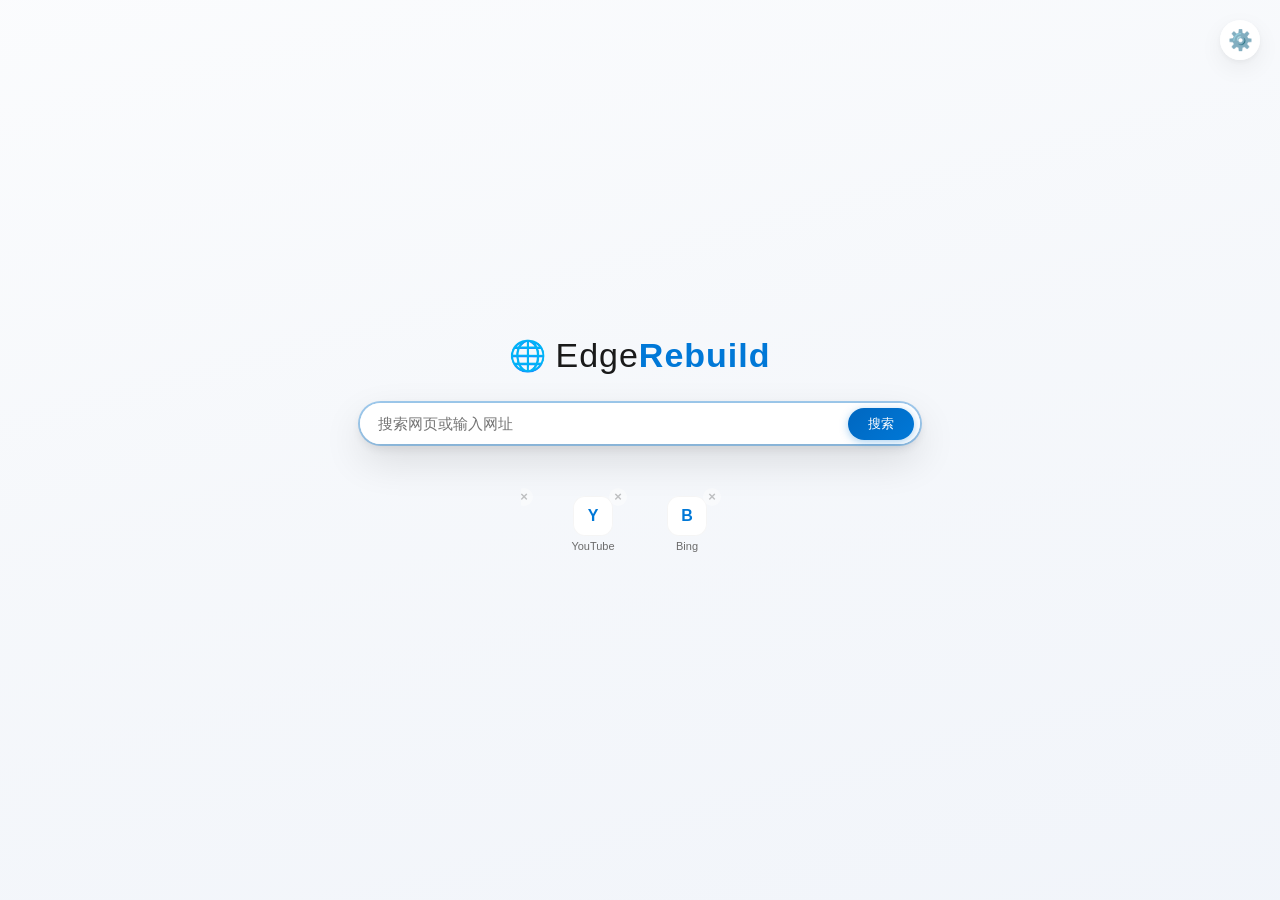
==== commit a0855a8b: "Milestone 0.491_Mirror5_Index" ====
--- a/Assets/Ntp/index.html
+++ b/Assets/Ntp/index.html
@@ -5,7 +5,7 @@
   <meta name="viewport" content="width=device-width, initial-scale=1">
   <title>新标签页</title>
   <style>
-    /* ===== CSS Variables (与之前一致) ===== */
+    /* ===== CSS Variables ===== */
     :root {
       --bg1: #f7f9fc;
       --bg2: #eef2f8;
@@ -68,6 +68,8 @@
       --shadow-hover: 0 4px 12px rgba(0,0,0,0.10), 0 16px 40px rgba(0,0,0,0.12);
       --focus-ring: rgba(0,120,215,0.35);
     }
+
+    /* ===== Reset ===== */
     * { margin:0; padding:0; box-sizing:border-box; }
     html, body { height:100%; }
     body {
@@ -98,6 +100,7 @@
     }
     #searchOverlay.active { opacity: 1; }
 
+    /* ===== Logo ===== */
     .logo {
       font-size: 34px;
       font-weight: 200;
@@ -113,6 +116,7 @@
     .logo b { font-weight: 600; color: var(--accent2); }
     .logo .globe { font-size: 30px; margin-right: 8px; }
 
+    /* ===== 设置按钮 ===== */
     #settingsBtn {
       position: fixed;
       top: 20px;
@@ -143,6 +147,7 @@
       outline-offset: 2px;
     }
 
+    /* ===== 设置面板 ===== */
     #settingsPanel {
       position: fixed;
       top: 70px;
@@ -193,6 +198,7 @@
       box-shadow: inset 0 0 0 2px var(--card-solid);
     }
 
+    /* ===== 搜索框（保留阴影和背景） ===== */
     #searchBox {
       width: 560px;
       width: min(560px, 88vw);
@@ -235,34 +241,26 @@
     }
     #searchBox button:hover { filter: brightness(1.08); }
 
-    /* ===== 单行 Flex 容器，居中，可水平滚动 ===== */
+    /* ===== 磁贴容器 ===== */
     #grid {
       margin-top: 40px;
       display: flex;
       flex-wrap: nowrap;
-      overflow-x: auto;
+      overflow: hidden;
       gap: 14px;
       justify-content: center;
-      padding: 10px 0;
-      max-width: 90vw;
+      padding: 0;
+      background: transparent;
+      box-shadow: none;
       animation: fadeUp .45s ease .12s both;
       position: relative;
       z-index: 6;
-      /* 隐藏滚动条（可选） */
-      scrollbar-width: thin;
-      -webkit-overflow-scrolling: touch;
-    }
-    #grid::-webkit-scrollbar {
-      height: 4px;
-    }
-    #grid::-webkit-scrollbar-thumb {
-      background: var(--sub);
-      border-radius: 4px;
-    }
-
+    }
+
+    /* ===== 磁贴：完全透明，无阴影 ===== */
     .tile {
-      flex: 0 0 80px;           /* 固定宽度 80px，不伸缩 */
-      height: 80px;             /* 正方形 */
+      flex: 0 0 80px;
+      height: 80px;
       text-align: center;
       cursor: pointer;
       border-radius: 12px;
@@ -274,9 +272,9 @@
       flex-direction: column;
       align-items: center;
       justify-content: center;
-      background: var(--card);
-      box-shadow: var(--shadow);
-      transition: transform .15s ease, box-shadow .15s ease, background .15s ease;
+      background: transparent;
+      box-shadow: none;
+      transition: transform .15s ease;
       cursor: grab;
       user-select: none;
     }
@@ -291,15 +289,21 @@
       transform: scale(1.02);
       box-shadow: var(--shadow-hover);
       border: 2px solid var(--accent2);
-    }
-
-    .tile:hover,
+      background: var(--card-solid);
+    }
+
+    /* 悬停时仅上浮，无背景和阴影 */
+    .tile:hover {
+      transform: translateY(-2px);
+    }
+
+    /* 选中时仅显示轮廓 */
     .tile:focus-visible {
+      outline: 2px solid var(--accent2);
+      outline-offset: 2px;
       transform: translateY(-2px);
-      box-shadow: var(--shadow-hover);
-      background: var(--card-solid);
-      outline: none;
-    }
+    }
+
     .tile .fav {
       width: 40px;
       height: 40px;
@@ -356,7 +360,7 @@
       outline: 1px solid var(--focus-ring);
     }
 
-    /* ===== 添加磁贴（特殊样式） ===== */
+    /* ===== 添加磁贴 ===== */
     .tile.add {
       background: transparent;
       box-shadow: none;
@@ -364,12 +368,12 @@
       cursor: pointer;
       flex: 0 0 80px;
       height: 80px;
-    }
-    .tile.add:hover,
+      transition: opacity 0.2s;
+    }
+    .tile.add:hover {
+      /* 无背景变化 */
+    }
     .tile.add:focus-visible {
-      background: var(--hover);
-      transform: none;
-      box-shadow: none;
       outline: 2px solid var(--focus-ring);
       outline-offset: 2px;
     }
@@ -391,6 +395,7 @@
       user-select: none;
     }
     .tile.add:active { cursor: pointer; }
+    .tile.add.hidden { display: none; }
 
     /* ===== 表单 Modal ===== */
     #addForm, #editForm {
@@ -457,9 +462,11 @@
       outline-offset: 2px;
     }
 
+    /* ===== 动画 ===== */
     @keyframes fadeUp { from { opacity:0; transform:translateY(14px); } to { opacity:1; transform:none; } }
     @keyframes fadeIn { from { opacity:0; } to { opacity:1; } }
 
+    /* ===== Toast ===== */
     #toast {
       position: fixed;
       bottom: 30px;
@@ -492,8 +499,10 @@
   <!-- 搜索遮罩 -->
   <div id="searchOverlay"></div>
 
+  <!-- 设置按钮 -->
   <button id="settingsBtn" role="button" aria-label="背景设置" tabindex="0">⚙️</button>
 
+  <!-- 设置面板 -->
   <div id="settingsPanel" role="menu">
     <div class="option active" data-type="solid" role="menuitemradio" aria-checked="true" tabindex="0">
       <span class="indicator" aria-hidden="true"></span> 纯色渐变
@@ -506,15 +515,21 @@
     </div>
   </div>
 
+  <!-- Logo -->
   <div class="logo"><span class="globe" aria-hidden="true">&#x1F310;</span> Edge <b>Rebuild</b></div>
 
+  <!-- 搜索框 -->
   <div id="searchBox">
     <label for="q" style="position:absolute;width:1px;height:1px;overflow:hidden;">搜索</label>
     <input id="q" placeholder="搜索网页或输入网址" autofocus spellcheck="false" aria-label="搜索框">
     <button id="go">搜索</button>
   </div>
 
+  <!-- 磁贴网格 -->
   <div id="grid"></div>
+
+  <!-- 隐藏的文件选择器（用于自定义壁纸） -->
+  <input type="file" id="customBgFile" accept="image/*" style="display:none;">
 
   <!-- 添加表单 -->
   <div id="addForm" role="dialog" aria-modal="true" aria-label="添加新磁贴">
@@ -540,6 +555,7 @@
     </div>
   </div>
 
+  <!-- Toast 提示 -->
   <div id="toast"></div>
 
   <script>
@@ -644,7 +660,7 @@
       }
 
       // ============================================================
-      //  背景管理 (第三方镜像)
+      //  背景管理 (第三方镜像 + 本地图片)
       // ============================================================
       var bingImageUrl = null;
       var currentBgType = localStorage.getItem(BG_KEY) || 'bing';
@@ -660,10 +676,9 @@
           document.body.style.background = getSolidBackground();
           return;
         }
-        if (type === 'custom' && customBgUrl && isValidUrl(customBgUrl)) {
+        if (type === 'custom' && customBgUrl && customBgUrl.startsWith('data:image/')) {
           var gradient = getBgGradientOverlay();
-          var safeUrl = encodeURI(customBgUrl);
-          document.body.style.background = gradient + ', url("' + safeUrl + '") center/cover no-repeat fixed';
+          document.body.style.background = gradient + ', url("' + customBgUrl + '") center/cover no-repeat fixed';
           return;
         }
         if (type === 'bing') {
@@ -695,21 +710,18 @@
       function setBackgroundType(type) {
         if (type === currentBgType) {
           if (type === 'bing') { applyBackground('bing'); showToast('已刷新 Bing 壁纸'); }
+          if (type === 'custom') {
+            var fileInput = document.getElementById('customBgFile');
+            fileInput.value = '';
+            fileInput.click();
+            return;
+          }
           return;
         }
         if (type === 'custom') {
-          var url = prompt('请输入自定义壁纸的图片 URL（需以 http:// 或 https:// 开头）：', customBgUrl || '');
-          if (url === null) { updateMenuActive(); return; }
-          url = url.trim();
-          if (!url) { showToast('未输入 URL，取消设置'); return; }
-          if (!isValidUrl(url)) { showToast('无效的 URL，请以 http:// 或 https:// 开头'); return; }
-          customBgUrl = url;
-          localStorage.setItem(CUSTOM_BG_KEY, customBgUrl);
-          currentBgType = 'custom';
-          localStorage.setItem(BG_KEY, 'custom');
-          applyBackground('custom');
-          updateMenuActive();
-          showToast('自定义壁纸已应用 ✅');
+          var fileInput = document.getElementById('customBgFile');
+          fileInput.value = '';
+          fileInput.click();
           return;
         }
         currentBgType = type;
@@ -718,6 +730,43 @@
         else { applyBackground('solid'); showToast('已切换到纯色背景'); }
         updateMenuActive();
       }
+
+      // ============================================================
+      //  本地图片上传处理
+      // ============================================================
+      document.getElementById('customBgFile').addEventListener('change', function(e) {
+        var file = e.target.files[0];
+        if (!file) return;
+
+        if (!file.type.startsWith('image/')) {
+          showToast('请选择图片文件');
+          this.value = '';
+          return;
+        }
+
+        if (file.size > 2 * 1024 * 1024) {
+          showToast('图片过大，请选择小于 2MB 的图片');
+          this.value = '';
+          return;
+        }
+
+        var reader = new FileReader();
+        reader.onload = function(ev) {
+          var dataUrl = ev.target.result;
+          localStorage.setItem(CUSTOM_BG_KEY, dataUrl);
+          customBgUrl = dataUrl;
+          currentBgType = 'custom';
+          localStorage.setItem(BG_KEY, 'custom');
+          applyBackground('custom');
+          updateMenuActive();
+          showToast('自定义壁纸已应用 ✅（再次点击可更换）');
+          document.getElementById('customBgFile').value = '';
+        };
+        reader.onerror = function() {
+          showToast('读取文件失败，请重试');
+        };
+        reader.readAsDataURL(file);
+      });
 
       // ============================================================
       //  设置面板 UI
@@ -769,7 +818,7 @@
       });
 
       // ============================================================
-      //  磁贴数据管理 + 渲染 (单行 Flex)
+      //  磁贴数据管理 + 渲染
       // ============================================================
       var tilesData = [];
 
@@ -797,7 +846,7 @@
       var editNameInput = document.getElementById('editName');
       var editOkBtn = document.getElementById('editOk');
       var editCancelBtn = document.getElementById('editCancel');
-      var editIndex = -1;  // 当前编辑的磁贴索引
+      var editIndex = -1;
 
       function openEditForm(index) {
         if (index < 0 || index >= tilesData.length) return;
@@ -821,7 +870,6 @@
         if (!/^https?:\/\//i.test(url)) url = 'https://' + url;
         if (!isValidUrl(url)) { showToast('无效的网址'); return; }
         var name = editNameInput.value.trim() || safeGetHostname(url) || url;
-        // 检查是否与其他磁贴重复（排除自身）
         for (var i = 0; i < tilesData.length; i++) {
           if (i !== editIndex && tilesData[i].url === url) {
             showToast('该网址已存在');
@@ -851,7 +899,7 @@
         if (e.key === 'Escape' && editForm.style.display === 'flex') closeEditForm();
       });
 
-      // 渲染网格（单行 Flex）
+      // 渲染网格
       function renderGrid() {
         var grid = document.getElementById('grid');
         grid.innerHTML = '';
@@ -872,7 +920,6 @@
             a.setAttribute('data-index', index);
             a.draggable = true;
 
-            // ---- 拖拽事件 ----
             a.addEventListener('dragstart', function(e) {
               e.dataTransfer.setData('text/plain', index);
               this.classList.add('dragging');
@@ -908,24 +955,32 @@
               showToast('已排序');
             });
 
-            // ---- 右键编辑 ----
             a.addEventListener('contextmenu', function(e) {
               e.preventDefault();
               var idx = parseInt(this.getAttribute('data-index'));
               if (!isNaN(idx)) openEditForm(idx);
             });
 
-            // ---- 图标 ---- 
             var icon = document.createElement('span');
             icon.className = 'fav';
+
             var img = document.createElement('img');
-            img.src = 'https://www.google.com/s2/favicons?domain=' + encodeURIComponent(host) + '&sz=40';
+            // 优先使用网站自身的 favicon.ico
+            var baseUrl = t.url.replace(/\/+$/, '');
+            var faviconUrl = baseUrl + '/favicon.ico';
+            img.src = faviconUrl;
             img.loading = 'lazy';
             img.decoding = 'async';
             img.referrerPolicy = 'no-referrer';
             img.alt = '';
+            // 如果失败，回退到 Google 服务
             img.onerror = function() {
-              icon.textContent = (displayName || '?').charAt(0).toUpperCase();
+              // 尝试 Google 服务
+              this.src = 'https://www.google.com/s2/favicons?domain=' + encodeURIComponent(host) + '&sz=40';
+              // 如果 Google 也失败，显示首字母
+              this.onerror = function() {
+                icon.textContent = (displayName || '?').charAt(0).toUpperCase();
+              };
             };
             icon.appendChild(img);
 
@@ -955,7 +1010,7 @@
           })(i);
         }
 
-        // 添加磁贴 (不可拖拽)
+        // 添加磁贴
         var addTile = document.createElement('div');
         addTile.className = 'tile add';
         addTile.tabIndex = 0;
@@ -978,10 +1033,25 @@
           if (e.key === 'Enter' || e.key === ' ') { e.preventDefault(); openAddForm(); }
         });
         grid.appendChild(addTile);
-      }
-
-      // ============================================================
-      //  添加表单 (原有)
+
+        // 动态判断是否隐藏添加按钮
+        requestAnimationFrame(function() {
+          var containerWidth = grid.clientWidth;
+          var tileWidth = 80;
+          var gap = 14;
+          var maxTiles = Math.floor((containerWidth + gap) / (tileWidth + gap));
+          var currentCount = tilesData.length;
+          var totalNeeded = currentCount + 1;
+          if (totalNeeded > maxTiles) {
+            addTile.classList.add('hidden');
+          } else {
+            addTile.classList.remove('hidden');
+          }
+        });
+      }
+
+      // ============================================================
+      //  添加表单
       // ============================================================
       var addForm = document.getElementById('addForm');
       var addUrlInput = document.getElementById('addUrl');
@@ -991,6 +1061,15 @@
       var lastFocusedElement = null;
 
       function openAddForm() {
+        var grid = document.getElementById('grid');
+        var containerWidth = grid.clientWidth;
+        var tileWidth = 80;
+        var gap = 14;
+        var maxTiles = Math.floor((containerWidth + gap) / (tileWidth + gap));
+        if (tilesData.length + 1 > maxTiles) {
+          showToast('已无空位，无法添加更多磁贴');
+          return;
+        }
         lastFocusedElement = document.activeElement;
         addUrlInput.value = '';
         addNameInput.value = '';
@@ -1005,6 +1084,17 @@
       }
 
       function handleAddOk() {
+        var grid = document.getElementById('grid');
+        var containerWidth = grid.clientWidth;
+        var tileWidth = 80;
+        var gap = 14;
+        var maxTiles = Math.floor((containerWidth + gap) / (tileWidth + gap));
+        if (tilesData.length + 1 > maxTiles) {
+          showToast('已无空位，无法添加更多磁贴');
+          closeAddForm();
+          return;
+        }
+
         var url = addUrlInput.value.trim();
         if (!url) { showToast('请输入网址'); return; }
         if (!/^https?:\/\//i.test(url)) url = 'https://' + url;
@@ -1033,6 +1123,17 @@
       });
       document.addEventListener('keydown', function(e) {
         if (e.key === 'Escape' && addForm.style.display === 'flex') closeAddForm();
+      });
+
+      // ============================================================
+      //  窗口大小变化
+      // ============================================================
+      var resizeTimer;
+      window.addEventListener('resize', function() {
+        clearTimeout(resizeTimer);
+        resizeTimer = setTimeout(function() {
+          renderGrid();
+        }, 200);
       });
 
       // ============================================================
@@ -1096,12 +1197,13 @@
       renderGrid();
 
       if (currentBgType === 'custom') {
-        if (customBgUrl && isValidUrl(customBgUrl)) applyBackground('custom');
-        else {
+        if (customBgUrl && customBgUrl.startsWith('data:image/')) {
+          applyBackground('custom');
+        } else {
           currentBgType = 'solid';
           localStorage.setItem(BG_KEY, 'solid');
           applyBackground('solid');
-          showToast('自定义壁纸 URL 无效，已切换到纯色');
+          showToast('自定义壁纸已失效，已切换到纯色');
         }
       } else if (currentBgType === 'bing') {
         applyBackground('bing');
@@ -1116,7 +1218,7 @@
         setTimeout(function() { qInput.focus(); }, 100);
       }
 
-      console.log('✅ Edge Rebuild 已启动 (单行磁贴)');
+      console.log('✅ Edge Rebuild 已启动 (本地壁纸可更换 + 图标 fallback)');
     })();
   </script>
 
